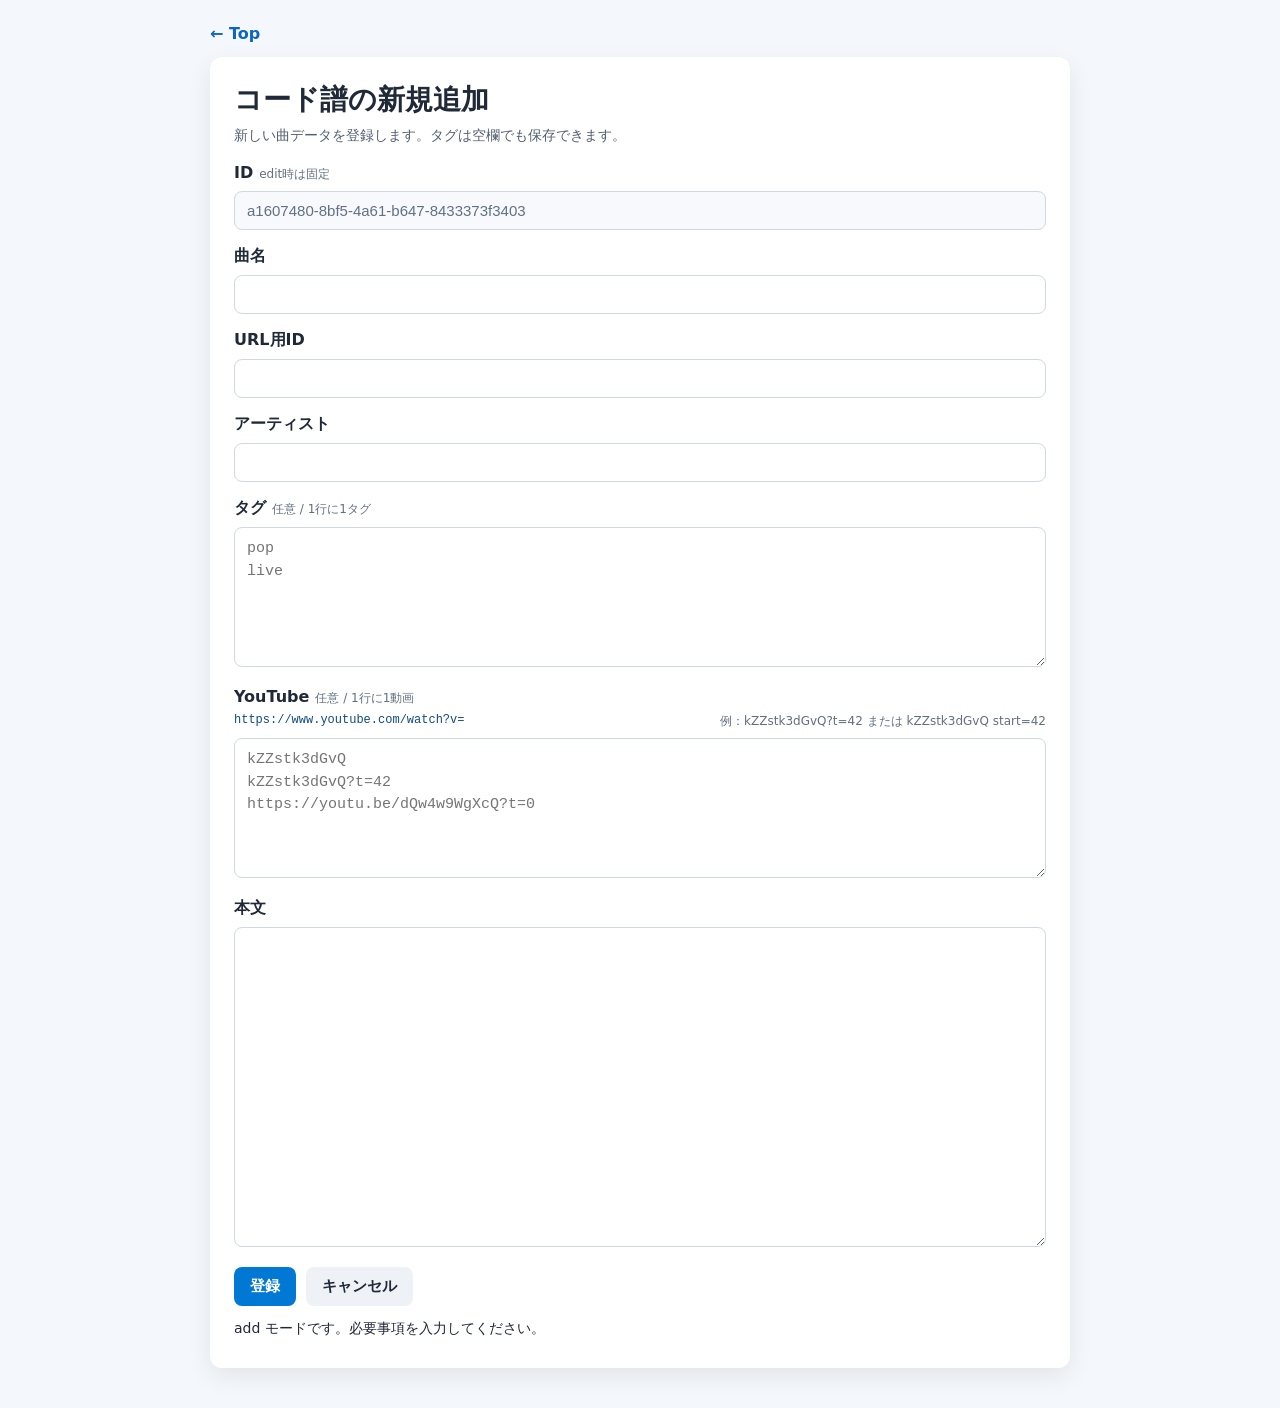
==== frontend/edit.html @ 7c3519b5 "Initial commit" ====
<!DOCTYPE html>
<html lang="ja">
<head>
  <meta charset="UTF-8">
  <meta name="viewport" content="width=device-width, initial-scale=1.0">
  <title>ChordWiki - Editor</title>
  <link rel="icon" href="/favicon.svg" type="image/svg+xml" sizes="any">
  <link rel="icon" href="/favicon.svg" type="image/svg+xml" sizes="any" media="(prefers-color-scheme: light)">
  <link rel="icon" href="/favicon-dark.svg" type="image/svg+xml" sizes="any" media="(prefers-color-scheme: dark)">
  <style>
    :root {
      color-scheme: light;
    }

    body {
      margin: 0;
      min-height: 100vh;
      font-family: system-ui, -apple-system, "Segoe UI", "Noto Sans JP", sans-serif;
      background: #f4f7fb;
      color: #1f2937;
    }

    .page {
      max-width: 860px;
      margin: 0 auto;
      padding: 24px 16px 40px;
    }

    .back-link {
      display: inline-block;
      margin-bottom: 14px;
      color: #0b65c2;
      text-decoration: none;
      font-weight: 600;
    }

    .back-link:hover {
      text-decoration: underline;
    }

    .card {
      background: #fff;
      border-radius: 12px;
      box-shadow: 0 8px 24px rgba(15, 23, 42, 0.08);
      padding: 24px;
    }

    h1 {
      margin: 0 0 8px;
      font-size: 28px;
    }

    .description {
      margin: 0 0 18px;
      color: #526071;
      font-size: 14px;
    }

    .loading {
      padding: 12px 14px;
      border-radius: 8px;
      background: #eef6ff;
      color: #0f4c81;
      margin-bottom: 16px;
    }

    .field {
      margin-bottom: 16px;
    }

    label {
      display: block;
      margin-bottom: 8px;
      font-weight: 700;
    }

    .hint {
      font-weight: 500;
      font-size: 12px;
      color: #607080;
      margin-left: 6px;
    }

    .youtube-meta {
      display: flex;
      justify-content: space-between;
      gap: 12px;
      margin: -2px 0 8px;
      flex-wrap: wrap;
      font-size: 12px;
      color: #607080;
    }

    .youtube-prefix {
      font-family: ui-monospace, SFMono-Regular, Consolas, monospace;
      color: #0f4c81;
    }

    .youtube-help {
      text-align: right;
    }

    input[type="text"],
    textarea {
      width: 100%;
      box-sizing: border-box;
      padding: 10px 12px;
      border: 1px solid #cfd8e3;
      border-radius: 8px;
      font-size: 15px;
      background: #fff;
    }

    input[readonly] {
      background: #f7f9fc;
      color: #617184;
    }

    textarea {
      min-height: 140px;
      resize: vertical;
      line-height: 1.5;
      font-family: ui-monospace, SFMono-Regular, Consolas, monospace;
    }

    #chordPro {
      min-height: 320px;
    }

    .button-row {
      display: flex;
      gap: 10px;
      flex-wrap: wrap;
      align-items: center;
    }

    button {
      border: 0;
      border-radius: 8px;
      padding: 10px 16px;
      font-size: 15px;
      font-weight: 700;
      cursor: pointer;
    }

    button[type="submit"] {
      background: #0078d4;
      color: #fff;
    }

    button.secondary {
      background: #eef2f7;
      color: #1f2937;
    }

    button.danger {
      background: #d92d20;
      color: #fff;
    }

    button:disabled {
      opacity: 0.6;
      cursor: not-allowed;
    }

    .message {
      margin-top: 14px;
      min-height: 24px;
      font-size: 14px;
    }

    .message.error {
      color: #b42318;
    }

    .message.success {
      color: #067647;
    }

    [hidden] {
      display: none !important;
    }
  </style>
</head>
<body>
  <div class="page">
    <a id="back-link" class="back-link" href="/">← Top</a>

    <div class="card">
      <h1 id="page-title">コード譜フォーム</h1>
      <p id="page-description" class="description">読み込み中です...</p>

      <div id="loading" class="loading">初期化しています...</div>

      <form id="song-form" hidden novalidate>
        <div class="field">
          <label for="song-id">ID<span class="hint">edit時は固定</span></label>
          <input type="text" id="song-id" name="id" readonly>
        </div>

        <div class="field">
          <label for="title">曲名</label>
          <input type="text" id="title" name="title" required>
        </div>

        <div class="field">
          <label for="slug">URL用ID</label>
          <input type="text" id="slug" name="slug" required>
        </div>

        <div class="field">
          <label for="artist">アーティスト</label>
          <input type="text" id="artist" name="artist" required>
        </div>

        <div class="field">
          <label for="tags">タグ<span class="hint">任意 / 1行に1タグ</span></label>
          <textarea id="tags" name="tags" placeholder="pop&#10;live"></textarea>
        </div>

        <div class="field">
          <label for="youtube">YouTube<span class="hint">任意 / 1行に1動画</span></label>
          <div class="youtube-meta">
            <span class="youtube-prefix">https://www.youtube.com/watch?v=</span>
            <span class="youtube-help">例：kZZstk3dGvQ?t=42 または kZZstk3dGvQ start=42</span>
          </div>
          <textarea id="youtube" name="youtube" placeholder="kZZstk3dGvQ&#10;kZZstk3dGvQ?t=42&#10;https://youtu.be/dQw4w9WgXcQ?t=0"></textarea>
        </div>

        <div class="field">
          <label for="chordPro">本文</label>
          <textarea id="chordPro" name="chordPro" required></textarea>
        </div>

        <div class="button-row">
          <button type="submit" id="submit-button">保存</button>
          <button type="button" id="delete-button" class="danger" hidden>削除</button>
          <button type="button" id="cancel-button" class="secondary">キャンセル</button>
        </div>

        <div id="message" class="message" aria-live="polite"></div>
      </form>
    </div>
  </div>

  <script src="js/runtime-config.js?v=20260410-refactor1"></script>
  <script src="js/shared/api.js?v=20260410-refactor1"></script>
  <script src="js/shared/song-utils.js?v=20260411-youtubevalidation1"></script>
  <script src="js/shared/id.js?v=20260410-refactor1"></script>
  <script src="js/edit.js?v=20260411-youtubevalidation1"></script>
</body>
</html>
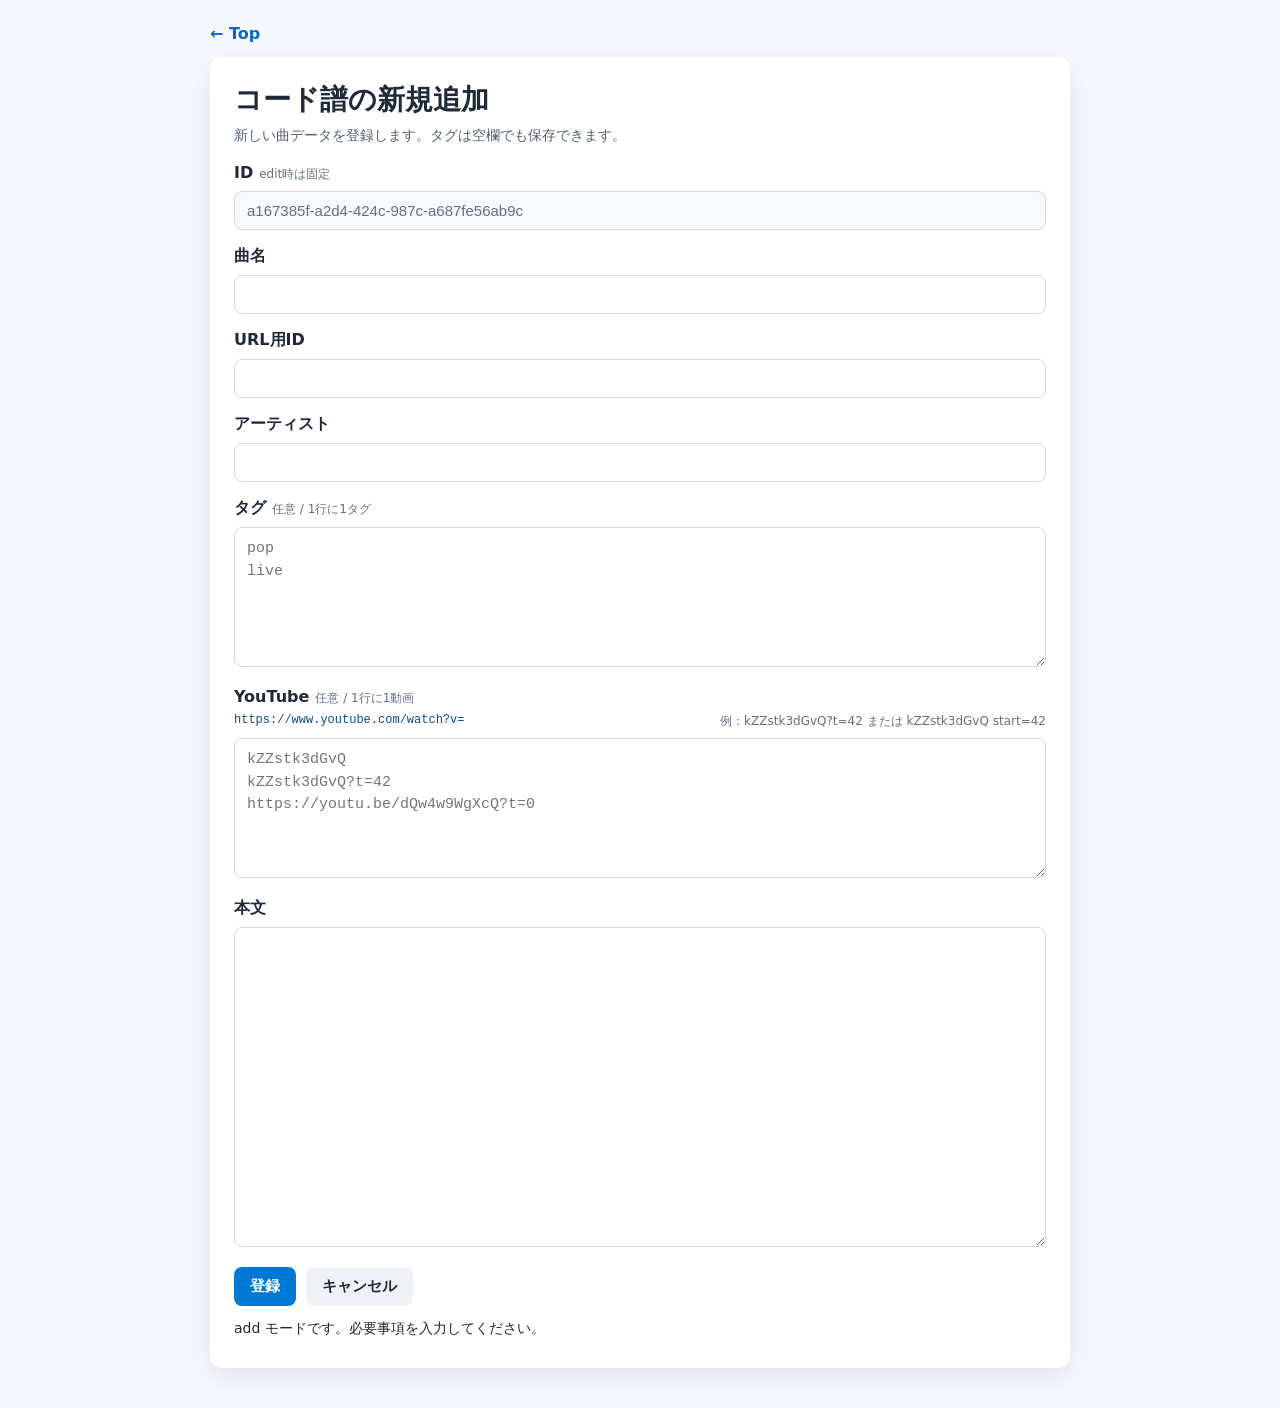
==== commit 4acd7d60: "feat: refactor API routes and enhance authorization handling - Updated API routes for consistency an" ====
--- a/frontend/edit.html
+++ b/frontend/edit.html
@@ -3,7 +3,7 @@
 <head>
   <meta charset="UTF-8">
   <meta name="viewport" content="width=device-width, initial-scale=1.0">
-  <title>ChordWiki - Editor</title>
+  <title>MyChordpro - Editor</title>
   <link rel="icon" href="/favicon.svg" type="image/svg+xml" sizes="any">
   <link rel="icon" href="/favicon.svg" type="image/svg+xml" sizes="any" media="(prefers-color-scheme: light)">
   <link rel="icon" href="/favicon-dark.svg" type="image/svg+xml" sizes="any" media="(prefers-color-scheme: dark)">
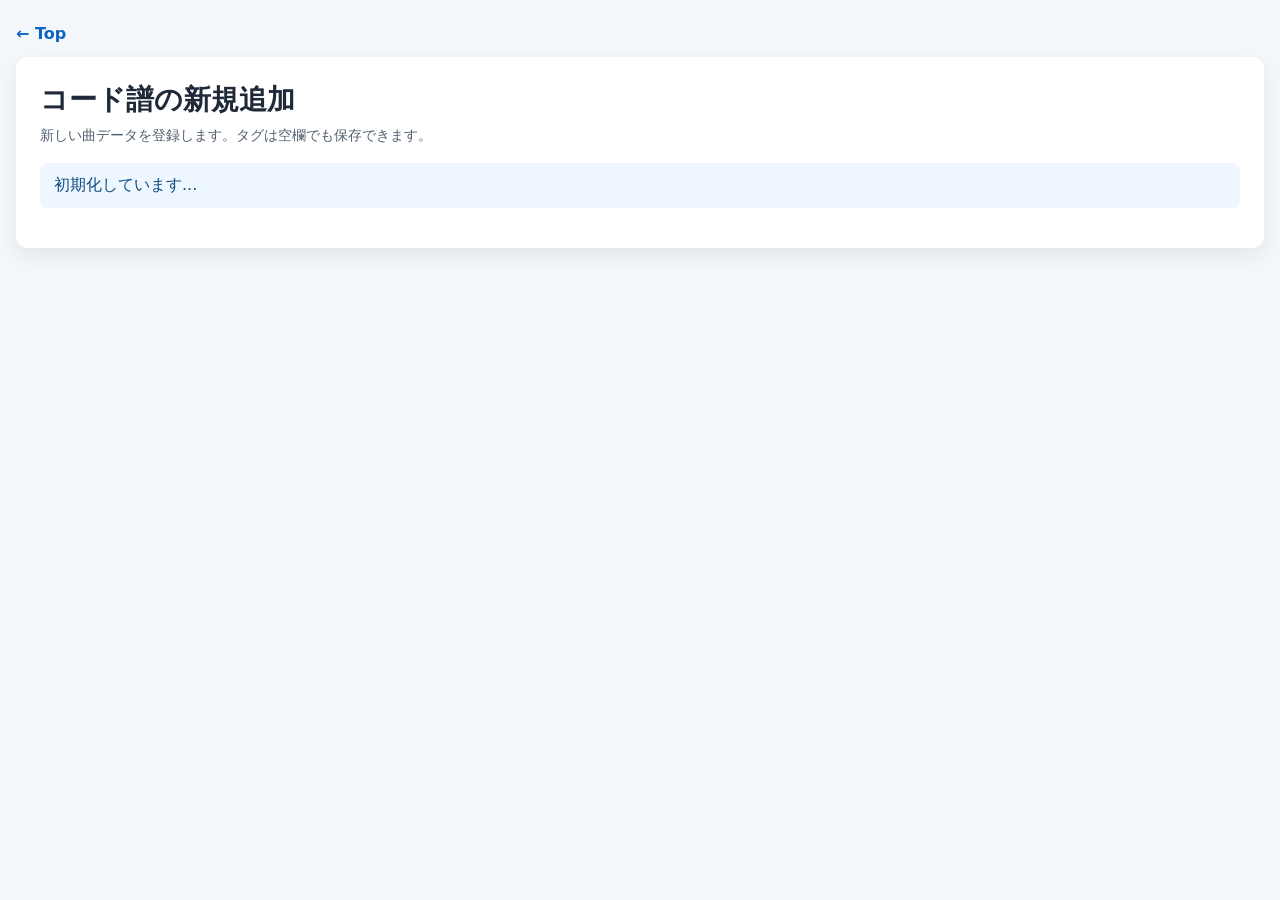
==== commit 21a7c197: "編集ページに CodeMirror 6 とChordProライブプレビューを追加する ・chordwiki_personal 相当の CM6 を importmap + chordpro-cm6.js" ====
--- a/frontend/edit.html
+++ b/frontend/edit.html
@@ -21,7 +21,7 @@
     }
 
     .page {
-      max-width: 860px;
+      max-width: 1760px;
       margin: 0 auto;
       padding: 24px 16px 40px;
     }
@@ -68,6 +68,41 @@
       margin-bottom: 16px;
     }
 
+    .form-top-pane .field {
+      margin-bottom: 8px;
+    }
+
+    .form-top-pane {
+      display: flex;
+      gap: 18px;
+      align-items: flex-start;
+    }
+
+    .form-top-left,
+    .form-top-right {
+      flex: 1 1 0;
+      min-width: 0;
+    }
+
+    .form-top-pane .field.inline-field {
+      display: grid;
+      grid-template-columns: 180px minmax(0, 1fr);
+      align-items: center;
+      column-gap: 12px;
+    }
+
+    .form-top-pane .field.inline-field > label {
+      margin-bottom: 0;
+    }
+
+    .form-top-pane .field.inline-field.top-aligned {
+      align-items: flex-start;
+    }
+
+    .form-top-pane .field.inline-field.top-aligned > label {
+      padding-top: 10px;
+    }
+
     label {
       display: block;
       margin-bottom: 8px;
@@ -85,7 +120,7 @@
       display: flex;
       justify-content: space-between;
       gap: 12px;
-      margin: -2px 0 8px;
+      margin: 0 0 6px;
       flex-wrap: wrap;
       font-size: 12px;
       color: #607080;
@@ -125,6 +160,255 @@
 
     #chordPro {
       min-height: 320px;
+      font-size: 13px;
+      /* CodeMirror 6 により非表示になるため、フォント指定は chordpro-cm6.js 側の theme で管理 */
+      display: none;
+    }
+
+    #chordpro-cm6 {
+      min-height: 320px;
+    }
+
+    #chordpro-cm6 .cm-editor {
+      height: 100%;
+      max-height: 100%;
+      overflow: hidden;
+    }
+
+    #chordpro-cm6 .cm-scroller {
+      height: 100%;
+      overflow: auto;
+    }
+
+    .form-top-pane #tags,
+    .form-top-pane #youtube {
+      min-height: calc(1.5em * 3 + 20px);
+      height: calc(1.5em * 3 + 20px);
+      max-height: calc(1.5em * 3 + 20px);
+      resize: none;
+      overflow-y: auto;
+    }
+
+    .youtube-control {
+      min-width: 0;
+    }
+
+    .editor-preview-wrapper {
+      display: flex;
+      gap: 0;
+      margin-top: 10px;
+      align-items: stretch;
+    }
+
+    .editor-resizer {
+      flex: 0 0 10px;
+      cursor: col-resize;
+      background: transparent;
+      position: relative;
+      z-index: 1;
+      user-select: none;
+      -webkit-user-select: none;
+    }
+
+    .editor-resizer::after {
+      content: '';
+      display: block;
+      position: absolute;
+      top: 0;
+      bottom: 0;
+      left: 50%;
+      transform: translateX(-50%);
+      width: 4px;
+      border-radius: 2px;
+      background: #cfd8e3;
+      transition: background 0.15s;
+    }
+
+    .editor-resizer:hover::after,
+    .editor-resizer.dragging::after {
+      background: #0078d4;
+    }
+
+    .editor-pane,
+    .preview-pane {
+      flex: 1 1 0;
+      min-width: 0;
+      border: 1px solid #cfd8e3;
+      border-radius: 8px;
+      background: #f7f9fc;
+      padding: 10px 12px;
+      box-sizing: border-box;
+    }
+
+    .editor-pane .field {
+      margin-bottom: 0;
+    }
+
+    .editor-pane label {
+      margin-bottom: 6px;
+    }
+
+    .preview-pane-label {
+      color: #607080;
+      margin-bottom: 8px;
+      font-weight: 700;
+    }
+
+    .preview-content {
+      min-height: 360px;
+      max-height: 70vh;
+      border: 1px solid #cfd8e3;
+      border-radius: 6px;
+      background: #fff;
+      overflow-y: auto;
+      box-sizing: border-box;
+      padding: 10px;
+      font-size: 13px;
+    }
+
+    .preview-content .preview-song-header {
+      margin-bottom: 12px;
+      padding-bottom: 8px;
+      border-bottom: 1px solid #dce8f5;
+    }
+
+    .preview-content .preview-song-title {
+      font-family: "Hiragino Sans", "BIZ UDPGothic", "Yu Gothic UI", "Noto Sans JP", "Segoe UI", sans-serif;
+      font-size: 1.4em;
+      font-weight: 700;
+      line-height: 1.2;
+      letter-spacing: 0.01em;
+      text-align: center;
+      white-space: normal;
+      word-break: break-word;
+      margin: 0;
+      color: #222;
+    }
+
+    .preview-content .preview-song-subtitle {
+      font-size: 0.9em;
+      text-align: center;
+      color: #333;
+      margin-top: 4px;
+    }
+
+    .preview-content .preview-song-key {
+      display: block;
+      font-size: inherit;
+      font-weight: 700;
+      color: #dc143c;
+      text-align: left;
+      margin: 6px 0 14px;
+    }
+
+    .preview-content .line {
+      position: relative;
+      padding-top: 1.6em;
+      margin: 0 0 0.4em;
+      white-space: pre-wrap;
+      word-break: break-word;
+      line-height: 1.5;
+    }
+
+    .preview-content .comment {
+      display: block;
+      margin-top: 0.4em;
+      margin-bottom: 1.2em;
+      white-space: pre-wrap;
+      word-break: break-word;
+      line-height: 1.6;
+    }
+
+    .preview-content .comment .comment-body {
+      display: inline-block;
+      max-width: 100%;
+      padding: 2px 8px;
+      border-radius: 4px;
+      background-color: #e6e6e6;
+      box-sizing: border-box;
+      white-space: pre-wrap;
+      font-weight: 700;
+      color: #444;
+    }
+
+    .preview-content .comment.ci .comment-body {
+      font-style: italic;
+    }
+
+    .preview-content .line.blank {
+      padding-top: 0;
+      min-height: 0.8em;
+      margin-bottom: 0.6em;
+    }
+
+    .preview-content .chord {
+      display: inline-block;
+      position: relative;
+      top: -1.5em;
+      font-size: 0.9em;
+      font-weight: 700;
+      line-height: 1;
+      color: #0b65c2;
+      white-space: pre;
+      vertical-align: baseline;
+      margin-right: 0.2em;
+    }
+
+    .preview-content .chord sup {
+      font-size: 0.78em;
+      line-height: 1;
+      vertical-align: super;
+    }
+
+    .preview-content .word,
+    .preview-content .wordtop {
+      white-space: pre-wrap;
+    }
+
+    .preview-content .cw-chord-affix,
+    .preview-content .cw-chord-mid,
+    .preview-content .cw-chord-accidental {
+      color: inherit;
+      font-size: 0.92em;
+    }
+
+    .preview-content sup {
+      line-height: 0;
+      font-size: 0.78em;
+      vertical-align: super;
+    }
+
+    @media (max-width: 1200px) {
+      .form-top-pane .field.inline-field {
+        grid-template-columns: 150px minmax(0, 1fr);
+      }
+
+      .form-top-pane {
+        gap: 12px;
+      }
+    }
+
+    @media (max-width: 900px) {
+      .form-top-pane {
+        display: block;
+      }
+
+      .form-top-left,
+      .form-top-right {
+        width: 100%;
+      }
+
+      .form-top-pane .field.inline-field {
+        display: block;
+      }
+
+      .form-top-pane .field.inline-field > label {
+        margin-bottom: 4px;
+      }
+
+      .editor-preview-wrapper {
+        flex-direction: column;
+      }
     }
 
     .button-row {
@@ -132,6 +416,7 @@
       gap: 10px;
       flex-wrap: wrap;
       align-items: center;
+      margin-top: 10px;
     }
 
     button {
@@ -180,6 +465,19 @@
     [hidden] {
       display: none !important;
     }
+
+    .preview-content span.male,
+    .preview-content span.male2,
+    .preview-content span.female,
+    .preview-content span.female2 {
+      display: inline;
+      font-weight: 900;
+    }
+
+    .preview-content span.male   { color: #0000cd; }
+    .preview-content span.male2  { color: #006400; }
+    .preview-content span.female { color: #ff1493; }
+    .preview-content span.female2 { color: #ff8c00; }
   </style>
 </head>
 <body>
@@ -193,43 +491,62 @@
       <div id="loading" class="loading">初期化しています...</div>
 
       <form id="song-form" hidden novalidate>
-        <div class="field">
-          <label for="song-id">ID<span class="hint">edit時は固定</span></label>
-          <input type="text" id="song-id" name="id" readonly>
+        <div class="form-top-pane">
+          <div class="form-top-left">
+            <div class="field inline-field">
+              <label for="song-id">ID<span class="hint">edit時は固定</span></label>
+              <input type="text" id="song-id" name="id" readonly>
+            </div>
+
+            <div class="field inline-field">
+              <label for="title">曲名</label>
+              <input type="text" id="title" name="title" required>
+            </div>
+
+            <div class="field inline-field">
+              <label for="slug">URL用ID</label>
+              <input type="text" id="slug" name="slug" required>
+            </div>
+
+            <div class="field inline-field">
+              <label for="artist">アーティスト</label>
+              <input type="text" id="artist" name="artist" required>
+            </div>
+          </div>
+
+          <div class="form-top-right">
+            <div class="field inline-field top-aligned">
+              <label for="tags">タグ<span class="hint">任意 / 1行に1タグ</span></label>
+              <textarea id="tags" name="tags" rows="3" placeholder="pop&#10;live"></textarea>
+            </div>
+
+            <div class="field inline-field top-aligned">
+              <label for="youtube">YouTube<span class="hint">任意 / 1行に1動画</span></label>
+              <div class="youtube-control">
+                <div class="youtube-meta">
+                  <span class="youtube-prefix">https://www.youtube.com/watch?v=</span>
+                  <span class="youtube-help">例：kZZstk3dGvQ?t=42 または kZZstk3dGvQ start=42</span>
+                </div>
+                <textarea id="youtube" name="youtube" rows="3" placeholder="kZZstk3dGvQ&#10;kZZstk3dGvQ?t=42&#10;https://youtu.be/dQw4w9WgXcQ?t=0"></textarea>
+              </div>
+            </div>
+          </div>
         </div>
 
-        <div class="field">
-          <label for="title">曲名</label>
-          <input type="text" id="title" name="title" required>
-        </div>
-
-        <div class="field">
-          <label for="slug">URL用ID</label>
-          <input type="text" id="slug" name="slug" required>
-        </div>
-
-        <div class="field">
-          <label for="artist">アーティスト</label>
-          <input type="text" id="artist" name="artist" required>
-        </div>
-
-        <div class="field">
-          <label for="tags">タグ<span class="hint">任意 / 1行に1タグ</span></label>
-          <textarea id="tags" name="tags" placeholder="pop&#10;live"></textarea>
-        </div>
-
-        <div class="field">
-          <label for="youtube">YouTube<span class="hint">任意 / 1行に1動画</span></label>
-          <div class="youtube-meta">
-            <span class="youtube-prefix">https://www.youtube.com/watch?v=</span>
-            <span class="youtube-help">例：kZZstk3dGvQ?t=42 または kZZstk3dGvQ start=42</span>
+        <div class="editor-preview-wrapper">
+          <div class="editor-pane">
+            <div class="field">
+              <label for="chordPro">本文</label>
+              <textarea id="chordPro" name="chordPro" required></textarea>
+            </div>
           </div>
-          <textarea id="youtube" name="youtube" placeholder="kZZstk3dGvQ&#10;kZZstk3dGvQ?t=42&#10;https://youtu.be/dQw4w9WgXcQ?t=0"></textarea>
-        </div>
-
-        <div class="field">
-          <label for="chordPro">本文</label>
-          <textarea id="chordPro" name="chordPro" required></textarea>
+
+          <div class="editor-resizer" id="editor-resizer" aria-hidden="true"></div>
+
+          <div class="preview-pane" aria-hidden="true">
+            <div class="preview-pane-label">プレビュー</div>
+            <div id="preview-pane-content" class="preview-content"></div>
+          </div>
         </div>
 
         <div class="button-row">
@@ -243,10 +560,25 @@
     </div>
   </div>
 
+  <script type="importmap">
+  {
+    "imports": {
+      "@codemirror/state":    "https://esm.sh/@codemirror/state@6",
+      "@codemirror/view":     "https://esm.sh/@codemirror/view@6?external=@codemirror/state,@lezer/common",
+      "@codemirror/commands": "https://esm.sh/@codemirror/commands@6?external=@codemirror/state,@codemirror/view,@lezer/common",
+      "@codemirror/language": "https://esm.sh/@codemirror/language@6?external=@codemirror/state,@lezer/common,@lezer/highlight,@lezer/lr",
+      "@lezer/common":        "https://esm.sh/@lezer/common@1",
+      "@lezer/highlight":     "https://esm.sh/@lezer/highlight@1?external=@lezer/common",
+      "@lezer/lr":            "https://esm.sh/@lezer/lr@1?external=@lezer/common"
+    }
+  }
+  </script>
   <script src="js/runtime-config.js?v=20260410-refactor1"></script>
   <script src="js/shared/api.js?v=20260410-refactor1"></script>
   <script src="js/shared/song-utils.js?v=20260411-youtubevalidation1"></script>
   <script src="js/shared/id.js?v=20260410-refactor1"></script>
-  <script src="js/edit.js?v=20260411-youtubevalidation1"></script>
+  <script src="js/chordwiki-render.js?v=20260508-edit-cm6"></script>
+  <script type="module" src="js/chordpro-cm6.js?v=20260508-edit-cm6"></script>
+  <script defer src="js/edit.js?v=20260508-edit-cm6"></script>
 </body>
 </html>
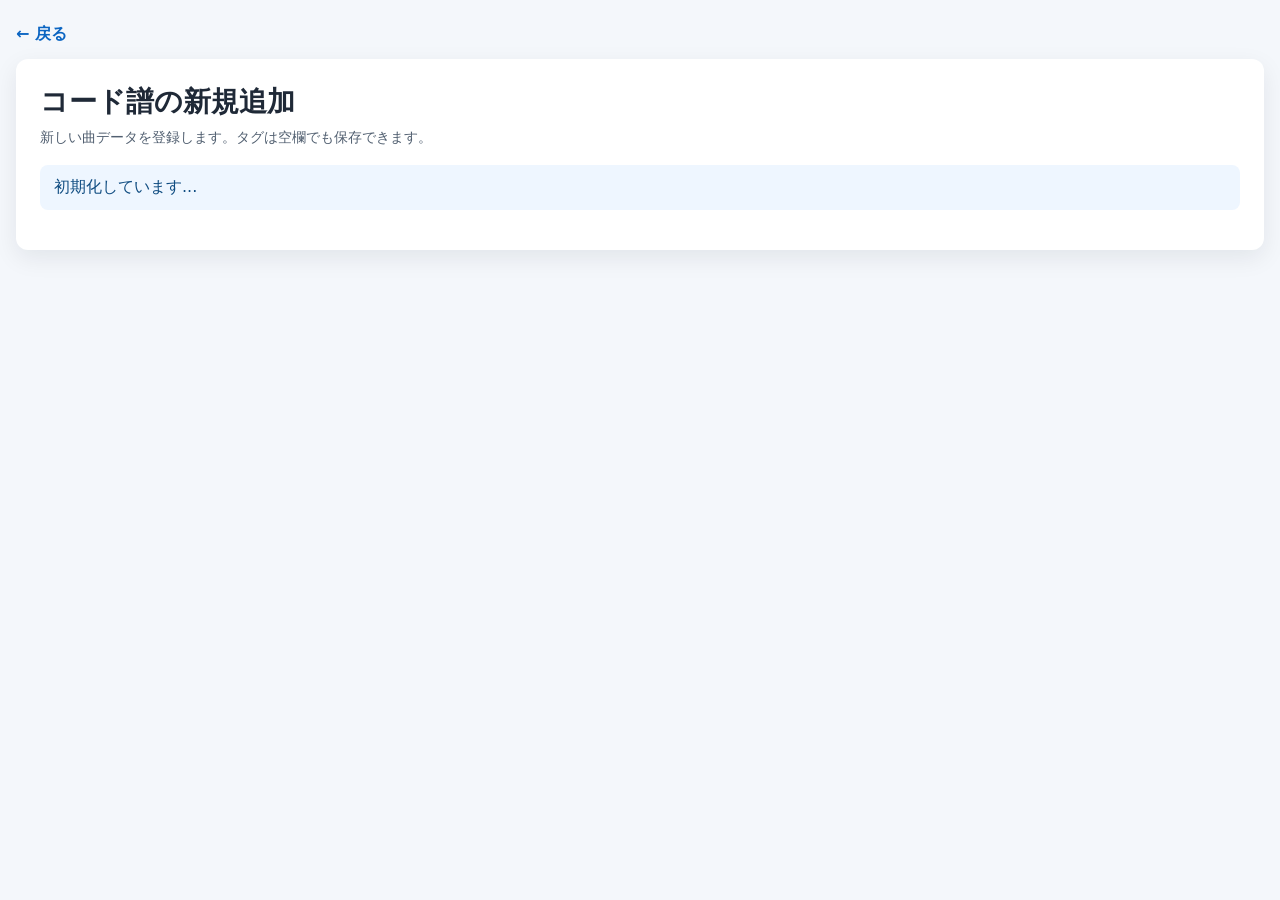
==== commit ca9d7457: "fix: edit.html の戻るリンクのテキストを日本語に変更" ====
--- a/frontend/edit.html
+++ b/frontend/edit.html
@@ -482,7 +482,7 @@
 </head>
 <body>
   <div class="page">
-    <a id="back-link" class="back-link" href="/">← Top</a>
+    <a id="back-link" class="back-link" href="/">← 戻る</a>
 
     <div class="card">
       <h1 id="page-title">コード譜フォーム</h1>
